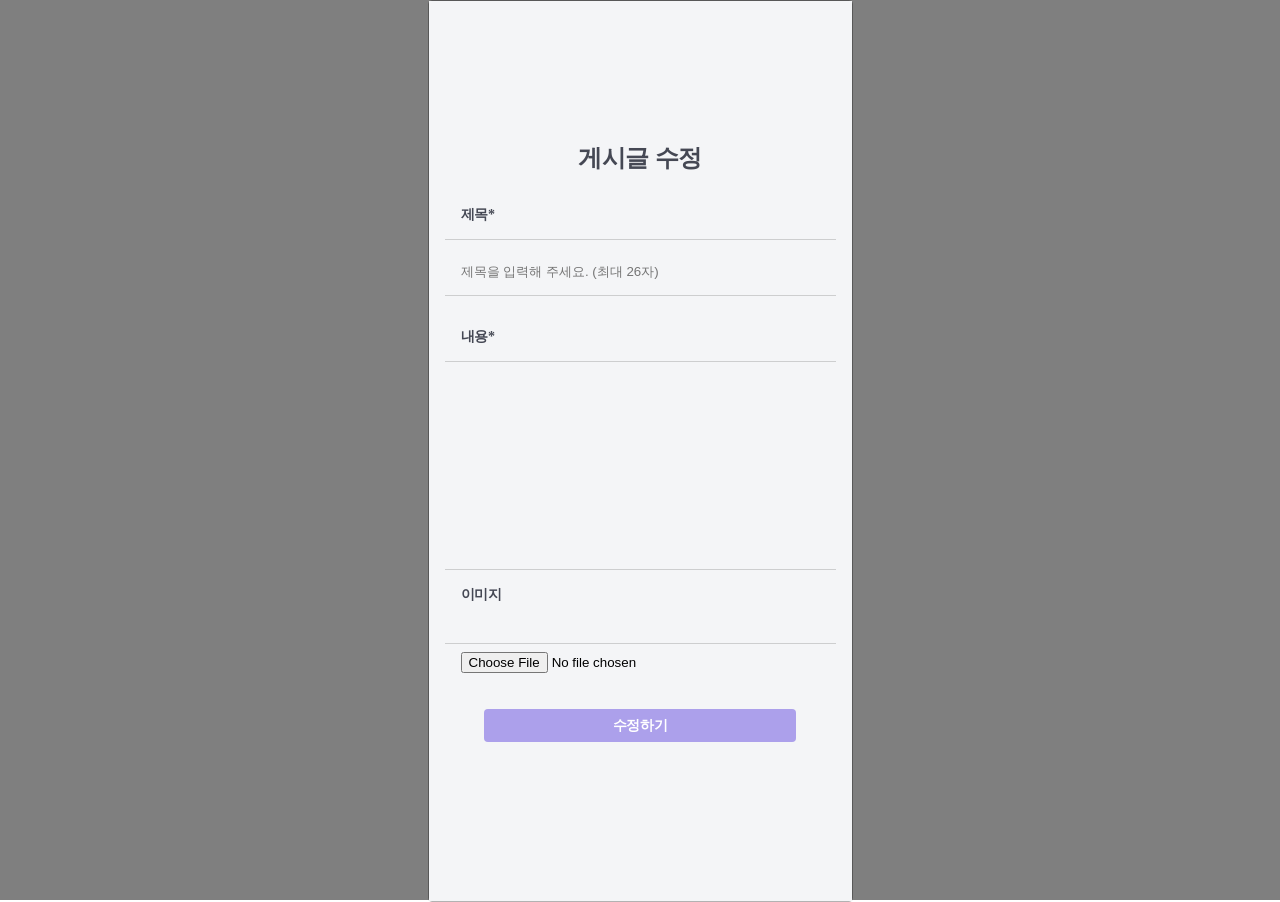
==== html/board-modify.html @ dda9baf7 "과제 - Flex - 1" ====
<!doctype html>
<html lang="kr">
<head>
    <meta charset="UTF-8" />
    <meta name="viewport" content="width=device-width, initial-scale=1.0" />
    <title>게시글 수정</title>
    <link
            rel="stylesheet"
            href="../css/board-write.css"
            crossorigin="anonymous"
    />
</head>
<body>
<div class="wrap">
    <h2>게시글 수정</h2>
    <div class="inputBox">
        <label>제목*</label>
        <input
                type="text"
                id="title"
                placeholder="제목을 입력해 주세요. (최대 26자)"
        />
    </div>
    <div class="inputBox">
        <label>내용*</label>
        <textarea id="content"></textarea>
    </div>
    <div class="inputBox">
        <label class="non-border">이미지</label>
        <label id="imagePreviewText"></label>
        <input
                class="non-border"
                type="file"
                id="image"
                placeholder="파일을 선택해주세요."
                accept="image/*"
        />
    </div>
    <button id="submit">수정하기</button>
</div>
<div class="background"></div>
</body>
</html>
---- css/board-write.css ----
@import url('./common/layout.css');
@import url('../component/header/header.css');

.wrap {
    width: 100%;
    padding-left: 16px;
    padding-right: 16px;

    justify-content: flex-start;
    row-gap: 16px;
}

h2 {
    font-size: 24px;
    font-weight: 700;
    line-height: 31px;
    letter-spacing: -0.02em;
    text-align: center;
    color: rgba(69, 72, 84, 1);
}

.inputBox {
    display: flex;
    flex-direction: column;
    row-gap: 8px;
    width: 100%;
}

.inputBox label {
    font-size: 14px;
    line-height: 17px;
    letter-spacing: -0.02em;
    font-weight: 700;
    color: rgba(69, 72, 84, 1);

    padding: 16px 16px;

    border-bottom: 1px solid #00000029;
}
.inputBox input {
    width: 100%;
    padding: 16px;
    border: none;
    border-bottom: 1px solid #00000029;
    background-color: transparent;
}

.inputBox textarea {
    width: 100%;
    padding: 16px;
    height: 200px;
    resize: none;
    outline: none;

    border: none;
    border-bottom: 1px solid #00000029;
    background-color: transparent;
}

.wrap button {
    width: 80%;
    height: 33px;
    margin-top: 20px;
    border-radius: 4px;
    cursor: pointer;

    background-color: #aca0eb;

    font-size: 14px;
    font-weight: 700;
    line-height: 16.8px;
    letter-spacing: -0.02em;
    text-align: center;
    color: rgba(255, 255, 255, 1);

    border: none;
}

.non-border {
    border: none !important;
    padding: 0 16px !important;
}

.deleteFile {
    cursor: pointer;
    padding-left: 10px;
    color: red;
}

.helperText {
    color: #f00;
    font-size: 12px;
    font-style: normal;
    font-weight: 400;
    line-height: normal;
}
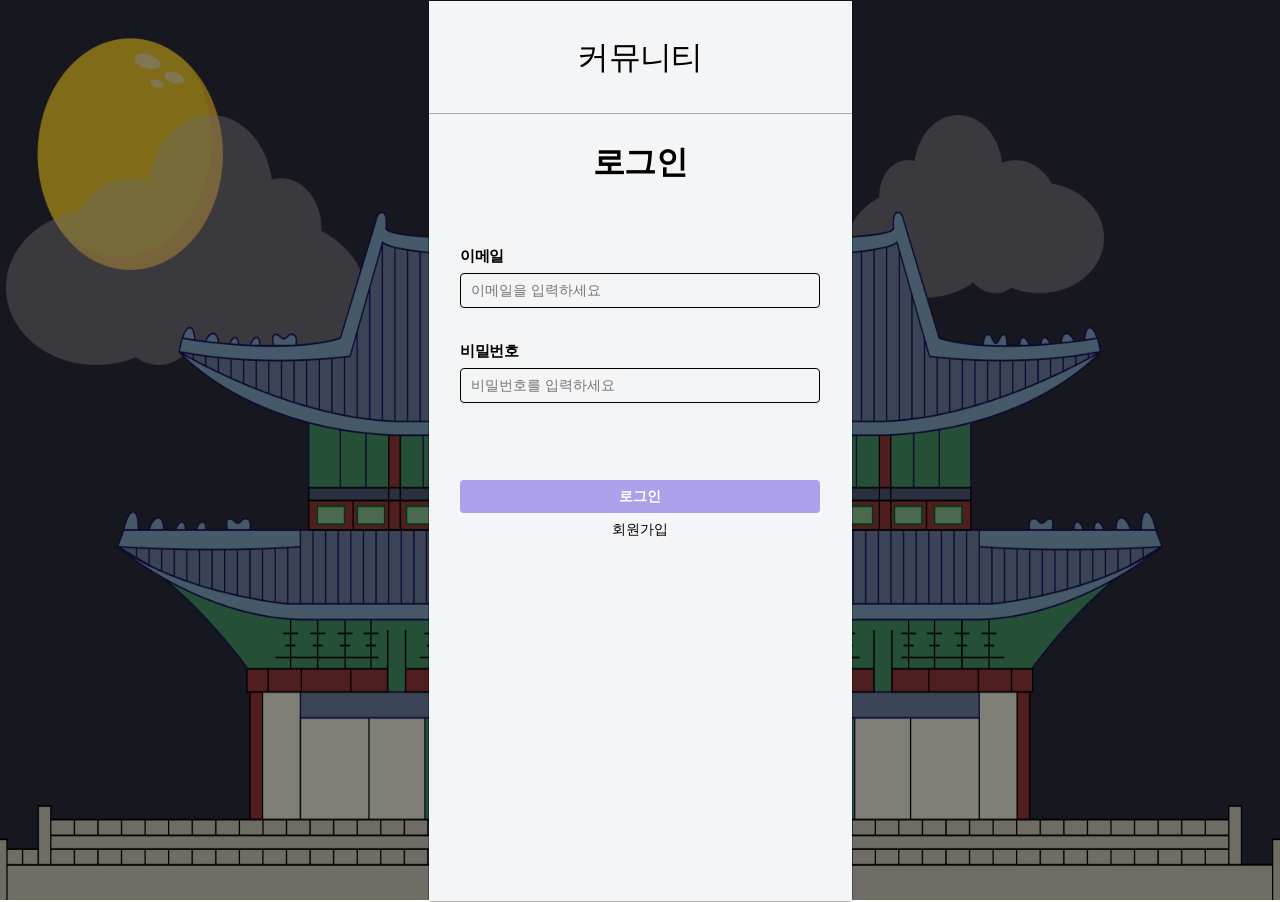
==== commit c5d231d9: "과제 - Event & Fetch - 1" ====
--- a/html/board-modify.html
+++ b/html/board-modify.html
@@ -40,4 +40,5 @@
 </div>
 <div class="background"></div>
 </body>
+<script src="../js/board-write.js" type="module"></script>
 </html>
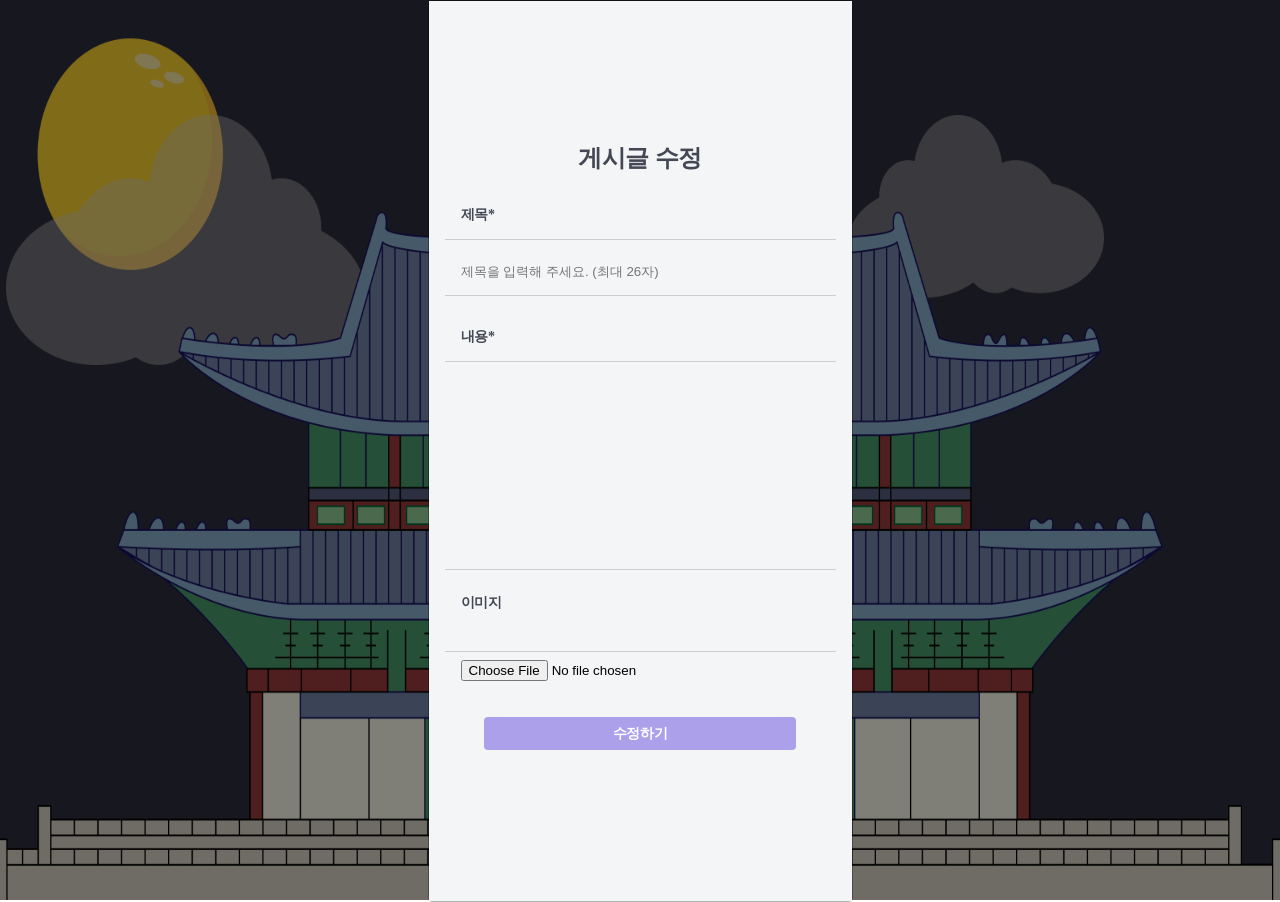
==== commit 17166baf: "refactor: URL 파라미터 명명법 변경에 맞춰 리팩토링" ====
--- a/html/board-modify.html
+++ b/html/board-modify.html
@@ -24,6 +24,7 @@
     <div class="inputBox">
         <label>내용*</label>
         <textarea id="content"></textarea>
+        <p class="helperText" name="content"></p>
     </div>
     <div class="inputBox">
         <label class="non-border">이미지</label>
